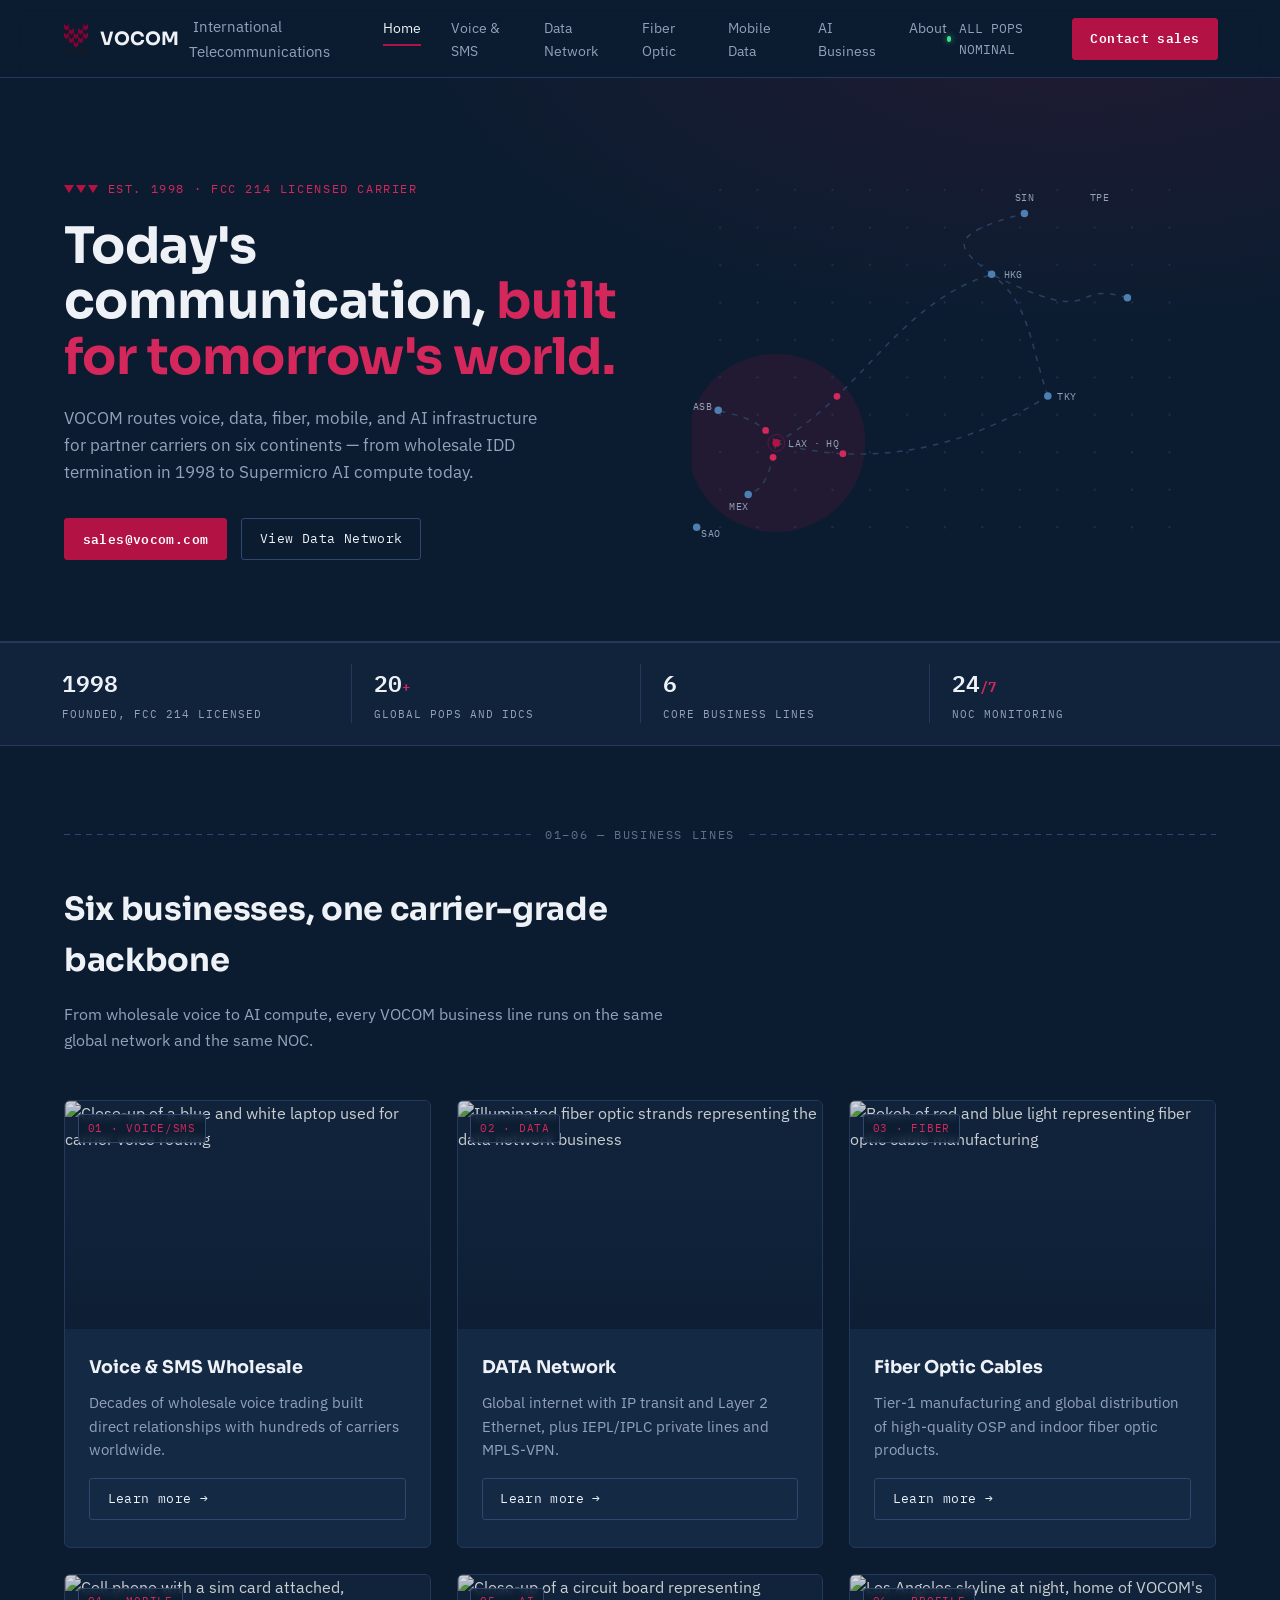
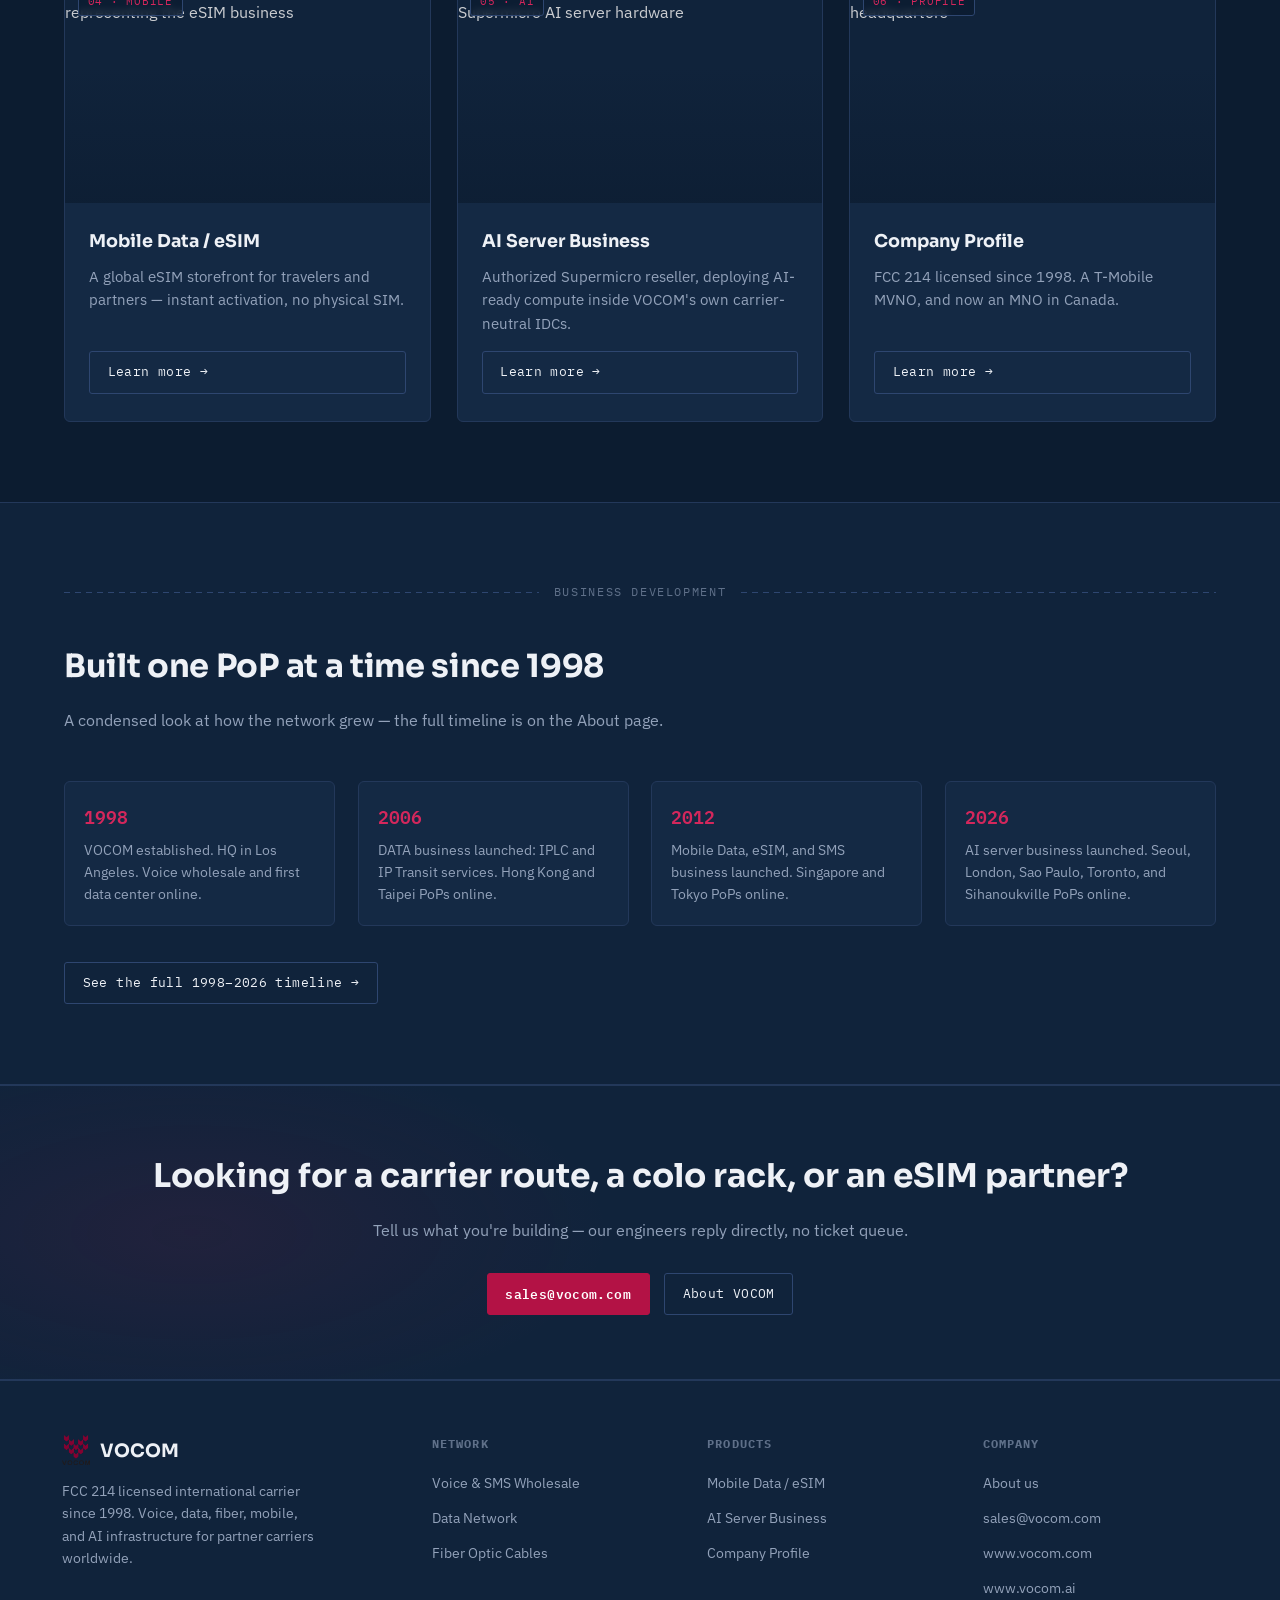
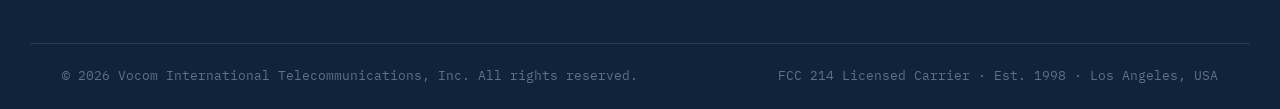
==== index.html @ 1cb9bb76 "first update" ====
<!DOCTYPE html>
<html lang="en">
<head>
<meta charset="UTF-8">
<meta name="viewport" content="width=device-width, initial-scale=1.0">
<title>VOCOM International Telecommunications &mdash; Voice, Data, Fiber, Mobile &amp; AI</title>
<meta name="description" content="FCC 214 licensed carrier since 1998. IP Transit, IEPL/IPLC, fiber optic cables, eSIM, and Supermicro AI servers for partner carriers worldwide.">
<link rel="preconnect" href="https://fonts.googleapis.com">
<link href="https://fonts.googleapis.com/css2?family=Sora:wght@500;600;700&family=IBM+Plex+Sans:wght@400;500;600&family=IBM+Plex+Mono:wght@400;500;600&display=swap" rel="stylesheet">
<link rel="stylesheet" href="assets/style.css">
</head>
<body>

<header>
  <div class="nav-container">
    <a href="index.html" class="logo"><img src="assets/img/vocom-logo.png" alt="VOCOM"><span class="word">VOCOM</span><span class="sub">&nbsp;International Telecommunications</span></a>
    <nav class="main-nav">
      <ul>
        <li><a href="index.html" class="active">Home</a></li>
        <li><a href="voice-sms.html">Voice &amp; SMS</a></li>
        <li><a href="data-network.html">Data Network</a></li>
        <li><a href="fiber-optic.html">Fiber Optic</a></li>
        <li><a href="mobile-data.html">Mobile Data</a></li>
        <li><a href="ai-business.html">AI Business</a></li>
        <li><a href="about.html">About</a></li>
      </ul>
    </nav>
    <div class="nav-right">
      <span class="nav-status readout"><span class="dot"></span>ALL POPS NOMINAL</span>
      <a href="mailto:sales@vocom.com" class="btn primary">Contact sales</a>
    </div>
    <button class="menu-toggle" aria-label="Toggle menu" aria-expanded="false">&#9776;</button>
  </div>
</header>


<section class="hero">
  <div class="hero-grid wrap">
    <div>
      <div class="eyebrow"><span class="chevrons"><span></span><span></span><span></span></span><span class="tag">Est. 1998 &middot; FCC 214 Licensed Carrier</span></div>
      <h1>Today's communication, <span class="accent">built for tomorrow's world.</span></h1>
      <p class="lead">VOCOM routes voice, data, fiber, mobile, and AI infrastructure for partner carriers on six continents &mdash; from wholesale IDD termination in 1998 to Supermicro AI compute today.</p>
      <div class="hero-ctas">
        <a href="mailto:sales@vocom.com" class="btn primary">sales@vocom.com</a>
        <a href="data-network.html" class="btn">View Data Network</a>
      </div>
    </div>
    <div class="hero-visual" aria-hidden="true">
      <svg viewBox="0 0 560 440" xmlns="http://www.w3.org/2000/svg">
        <g fill="#1b2c47">
          <circle cx="30" cy="30" r="1.3"/><circle cx="70" cy="30" r="1.3"/><circle cx="110" cy="30" r="1.3"/><circle cx="150" cy="30" r="1.3"/><circle cx="190" cy="30" r="1.3"/><circle cx="230" cy="30" r="1.3"/><circle cx="270" cy="30" r="1.3"/><circle cx="310" cy="30" r="1.3"/><circle cx="350" cy="30" r="1.3"/><circle cx="390" cy="30" r="1.3"/><circle cx="430" cy="30" r="1.3"/><circle cx="470" cy="30" r="1.3"/><circle cx="510" cy="30" r="1.3"/>
          <circle cx="30" cy="70" r="1.3"/><circle cx="70" cy="70" r="1.3"/><circle cx="110" cy="70" r="1.3"/><circle cx="150" cy="70" r="1.3"/><circle cx="190" cy="70" r="1.3"/><circle cx="230" cy="70" r="1.3"/><circle cx="270" cy="70" r="1.3"/><circle cx="310" cy="70" r="1.3"/><circle cx="350" cy="70" r="1.3"/><circle cx="390" cy="70" r="1.3"/><circle cx="430" cy="70" r="1.3"/><circle cx="470" cy="70" r="1.3"/><circle cx="510" cy="70" r="1.3"/>
          <circle cx="30" cy="110" r="1.3"/><circle cx="70" cy="110" r="1.3"/><circle cx="110" cy="110" r="1.3"/><circle cx="150" cy="110" r="1.3"/><circle cx="190" cy="110" r="1.3"/><circle cx="230" cy="110" r="1.3"/><circle cx="270" cy="110" r="1.3"/><circle cx="310" cy="110" r="1.3"/><circle cx="350" cy="110" r="1.3"/><circle cx="390" cy="110" r="1.3"/><circle cx="430" cy="110" r="1.3"/><circle cx="470" cy="110" r="1.3"/><circle cx="510" cy="110" r="1.3"/>
          <circle cx="30" cy="150" r="1.3"/><circle cx="70" cy="150" r="1.3"/><circle cx="110" cy="150" r="1.3"/><circle cx="150" cy="150" r="1.3"/><circle cx="190" cy="150" r="1.3"/><circle cx="230" cy="150" r="1.3"/><circle cx="270" cy="150" r="1.3"/><circle cx="310" cy="150" r="1.3"/><circle cx="350" cy="150" r="1.3"/><circle cx="390" cy="150" r="1.3"/><circle cx="430" cy="150" r="1.3"/><circle cx="470" cy="150" r="1.3"/><circle cx="510" cy="150" r="1.3"/>
          <circle cx="30" cy="190" r="1.3"/><circle cx="70" cy="190" r="1.3"/><circle cx="110" cy="190" r="1.3"/><circle cx="150" cy="190" r="1.3"/><circle cx="190" cy="190" r="1.3"/><circle cx="230" cy="190" r="1.3"/><circle cx="270" cy="190" r="1.3"/><circle cx="310" cy="190" r="1.3"/><circle cx="350" cy="190" r="1.3"/><circle cx="390" cy="190" r="1.3"/><circle cx="430" cy="190" r="1.3"/><circle cx="470" cy="190" r="1.3"/><circle cx="510" cy="190" r="1.3"/>
          <circle cx="30" cy="230" r="1.3"/><circle cx="70" cy="230" r="1.3"/><circle cx="110" cy="230" r="1.3"/><circle cx="150" cy="230" r="1.3"/><circle cx="190" cy="230" r="1.3"/><circle cx="230" cy="230" r="1.3"/><circle cx="270" cy="230" r="1.3"/><circle cx="310" cy="230" r="1.3"/><circle cx="350" cy="230" r="1.3"/><circle cx="390" cy="230" r="1.3"/><circle cx="430" cy="230" r="1.3"/><circle cx="470" cy="230" r="1.3"/><circle cx="510" cy="230" r="1.3"/>
          <circle cx="30" cy="270" r="1.3"/><circle cx="70" cy="270" r="1.3"/><circle cx="110" cy="270" r="1.3"/><circle cx="150" cy="270" r="1.3"/><circle cx="190" cy="270" r="1.3"/><circle cx="230" cy="270" r="1.3"/><circle cx="270" cy="270" r="1.3"/><circle cx="310" cy="270" r="1.3"/><circle cx="350" cy="270" r="1.3"/><circle cx="390" cy="270" r="1.3"/><circle cx="430" cy="270" r="1.3"/><circle cx="470" cy="270" r="1.3"/><circle cx="510" cy="270" r="1.3"/>
          <circle cx="30" cy="310" r="1.3"/><circle cx="70" cy="310" r="1.3"/><circle cx="110" cy="310" r="1.3"/><circle cx="150" cy="310" r="1.3"/><circle cx="190" cy="310" r="1.3"/><circle cx="230" cy="310" r="1.3"/><circle cx="270" cy="310" r="1.3"/><circle cx="310" cy="310" r="1.3"/><circle cx="350" cy="310" r="1.3"/><circle cx="390" cy="310" r="1.3"/><circle cx="430" cy="310" r="1.3"/><circle cx="470" cy="310" r="1.3"/><circle cx="510" cy="310" r="1.3"/>
          <circle cx="30" cy="350" r="1.3"/><circle cx="70" cy="350" r="1.3"/><circle cx="110" cy="350" r="1.3"/><circle cx="150" cy="350" r="1.3"/><circle cx="190" cy="350" r="1.3"/><circle cx="230" cy="350" r="1.3"/><circle cx="270" cy="350" r="1.3"/><circle cx="310" cy="350" r="1.3"/><circle cx="350" cy="350" r="1.3"/><circle cx="390" cy="350" r="1.3"/><circle cx="430" cy="350" r="1.3"/><circle cx="470" cy="350" r="1.3"/><circle cx="510" cy="350" r="1.3"/>
          <circle cx="30" cy="390" r="1.3"/><circle cx="70" cy="390" r="1.3"/><circle cx="110" cy="390" r="1.3"/><circle cx="150" cy="390" r="1.3"/><circle cx="190" cy="390" r="1.3"/><circle cx="230" cy="390" r="1.3"/><circle cx="270" cy="390" r="1.3"/><circle cx="310" cy="390" r="1.3"/><circle cx="350" cy="390" r="1.3"/><circle cx="390" cy="390" r="1.3"/><circle cx="430" cy="390" r="1.3"/><circle cx="470" cy="390" r="1.3"/><circle cx="510" cy="390" r="1.3"/>
        </g>
        <circle cx="90" cy="300" r="95" fill="#b3124522"/>
        <path class="route-path" d="M90,300 C 180,250 220,150 320,120" fill="none" stroke="#2a3f60" stroke-width="1.6"/>
        <path class="route-path" d="M90,300 C 200,330 300,300 380,250" fill="none" stroke="#2a3f60" stroke-width="1.6"/>
        <path class="route-path" d="M320,120 C 290,95 260,80 355,55" fill="none" stroke="#2a3f60" stroke-width="1.6"/>
        <path class="route-path" d="M380,250 C 360,190 360,150 320,120" fill="none" stroke="#2a3f60" stroke-width="1.6"/>
		<path class="route-path" d="M465,145 C 400,125 440,180 320,120" fill="none" stroke="#2a3f60" stroke-width="1.6"/>
		<path class="route-path" d="M90,300 C 80,350 70,350 60,355" fill="none" stroke="#2a3f60" stroke-width="1.6"/>
		<path class="route-path" d="M90,300 C 70,270 40,270 28,265" fill="none" stroke="#2a3f60" stroke-width="1.6"/>
        <circle r="3.6" fill="#d4275c"><animateMotion dur="6s" repeatCount="indefinite" path="M90,300 C 180,250 220,150 320,120"/></circle>
        <circle r="3.6" fill="#d4275c"><animateMotion dur="7s" repeatCount="indefinite" path="M90,300 C 200,330 300,300 380,250"/></circle>
        <circle r="3.6" fill="#d4275c"><animateMotion dur="7s" repeatCount="indefinite" path="M90,300 C 80,350 70,350 60,355"/></circle>
		<circle r="3.6" fill="#d4275c"><animateMotion dur="7s" repeatCount="indefinite" path="M90,300 C 70,270 40,270 28,265"/></circle>
		<g><circle class="pulse-dot" cx="90" cy="300" r="4.2" fill="#b31245"/><circle cx="90" cy="300" r="9" fill="none" stroke="#b31245" stroke-width="1" opacity="0.45"/><text x="103" y="304" class="node-label">LAX &middot; HQ</text></g>
        <g><circle cx="320" cy="120" r="4" fill="#4d7fb3"/><text x="333" y="124" class="node-label">HKG</text></g>
        <g><circle cx="380" cy="250" r="4" fill="#4d7fb3"/><text x="390" y="254" class="node-label">TKY</text></g>
        <g><circle cx="355" cy="55" r="4" fill="#4d7fb3"/><text x="345" y="42" class="node-label">SIN</text></g>
		<g><circle cx="465" cy="145" r="4" fill="#4d7fb3"/><text x="425" y="42" class="node-label">TPE</text></g>
		<g><circle cx="60" cy="355" r="4" fill="#4d7fb3"/><text x="40" y="372" class="node-label">MEX</text></g>
		<g><circle cx="5" cy="390" r="4" fill="#4d7fb3"/><text x="10" y="400" class="node-label">SAO</text></g>
		<g><circle cx="28" cy="265" r="4" fill="#4d7fb3"/><text x="1" y="265" class="node-label">ASB</text></g>
      </svg>
    </div>
  </div>
</section>

<section class="stat-strip">
  <div class="wrap">
    <div class="stat"><span class="num">1998</span><span class="label">Founded, FCC 214 licensed</span></div>
    <div class="stat"><span class="num">20<span class="unit">+</span></span><span class="label">Global PoPs and IDCs</span></div>
    <div class="stat"><span class="num">6</span><span class="label">Core business lines</span></div>
    <div class="stat"><span class="num">24<span class="unit">/7</span></span><span class="label">NOC monitoring</span></div>
  </div>
</section>

<section class="section" id="overview">
  <div class="wrap">
    <div class="route-divider tag">01&ndash;06 &mdash; Business Lines</div>
    <div class="section-head">
      <h2>Six businesses, one carrier-grade backbone</h2>
      <p>From wholesale voice to AI compute, every VOCOM business line runs on the same global network and the same NOC.</p>
    </div>
    <div class="grid">
      <div class="card">
        <div class="media"><span class="code">01 &middot; VOICE/SMS</span><img src="https://images.unsplash.com/photo-1548092372-0d1bd40894a3?w=900&q=80&auto=format&fit=crop" alt="Close-up of a blue and white laptop used for carrier voice routing"></div>
        <div class="body"><h3>Voice &amp; SMS Wholesale</h3><p>Decades of wholesale voice trading built direct relationships with hundreds of carriers worldwide.</p><a href="voice-sms.html" class="btn" style="margin-top:1rem;">Learn more &rarr;</a></div>
      </div>
      <div class="card">
        <div class="media"><span class="code">02 &middot; DATA</span><img src="https://images.unsplash.com/photo-1606814540563-5c02d62fd409?w=900&q=80&auto=format&fit=crop" alt="Illuminated fiber optic strands representing the data network business"></div>
        <div class="body"><h3>DATA Network</h3><p>Global internet with IP transit and Layer 2 Ethernet, plus IEPL/IPLC private lines and MPLS-VPN.</p><a href="data-network.html" class="btn" style="margin-top:1rem;">Learn more &rarr;</a></div>
      </div>
      <div class="card">
        <div class="media"><span class="code">03 &middot; FIBER</span><img src="https://images.unsplash.com/photo-1607723619497-98a79f01ba90?w=900&q=80&auto=format&fit=crop" alt="Bokeh of red and blue light representing fiber optic cable manufacturing"></div>
        <div class="body"><h3>Fiber Optic Cables</h3><p>Tier-1 manufacturing and global distribution of high-quality OSP and indoor fiber optic products.</p><a href="fiber-optic.html" class="btn" style="margin-top:1rem;">Learn more &rarr;</a></div>
      </div>
      <div class="card">
        <div class="media"><span class="code">04 &middot; MOBILE</span><img src="https://images.unsplash.com/photo-1676315487585-ccddc7934f50?w=900&q=80&auto=format&fit=crop" alt="Cell phone with a sim card attached, representing the eSIM business"></div>
        <div class="body"><h3>Mobile Data / eSIM</h3><p>A global eSIM storefront for travelers and partners &mdash; instant activation, no physical SIM.</p><a href="mobile-data.html" class="btn" style="margin-top:1rem;">Learn more &rarr;</a></div>
      </div>
      <div class="card">
        <div class="media"><span class="code">05 &middot; AI</span><img src="https://images.unsplash.com/photo-1677442135703-1787eea5ce01?w=900&q=80&auto=format&fit=crop" alt="Close-up of a circuit board representing Supermicro AI server hardware"></div>
        <div class="body"><h3>AI Server Business</h3><p>Authorized Supermicro reseller, deploying AI-ready compute inside VOCOM's own carrier-neutral IDCs.</p><a href="ai-business.html" class="btn" style="margin-top:1rem;">Learn more &rarr;</a></div>
      </div>
      <div class="card">
        <div class="media"><span class="code">06 &middot; PROFILE</span><img src="https://images.unsplash.com/photo-1611728337177-89dfbbdc7a3a?w=900&q=80&auto=format&fit=crop" alt="Los Angeles skyline at night, home of VOCOM's headquarters"></div>
        <div class="body"><h3>Company Profile</h3><p>FCC 214 licensed since 1998. A T-Mobile MVNO, and now an MNO in Canada.</p><a href="about.html" class="btn" style="margin-top:1rem;">Learn more &rarr;</a></div>
      </div>
    </div>
  </div>
</section>

<section class="section" style="background:var(--navy-2); border-top:1px solid var(--line); border-bottom:1px solid var(--line);">
  <div class="wrap">
    <div class="route-divider tag">Business development</div>
    <div class="section-head">
      <h2>Built one PoP at a time since 1998</h2>
      <p>A condensed look at how the network grew &mdash; the full timeline is on the About page.</p>
    </div>
    <ul class="timeline">
      <li><span class="yr">1998</span><p>VOCOM established. HQ in Los Angeles. Voice wholesale and first data center online.</p></li>
      <li><span class="yr">2006</span><p>DATA business launched: IPLC and IP Transit services. Hong Kong and Taipei PoPs online.</p></li>
      <li><span class="yr">2012</span><p>Mobile Data, eSIM, and SMS business launched. Singapore and Tokyo PoPs online.</p></li>
      <li><span class="yr">2026</span><p>AI server business launched. Seoul, London, Sao Paulo, Toronto, and Sihanoukville PoPs online.</p></li>
    </ul>
    <div style="margin-top:2.2rem"><a href="about.html#timeline" class="btn">See the full 1998&ndash;2026 timeline &rarr;</a></div>
  </div>
</section>

<section class="cta-band">
  <div class="wrap">
    <h2>Looking for a carrier route, a colo rack, or an eSIM partner?</h2>
    <p>Tell us what you're building &mdash; our engineers reply directly, no ticket queue.</p>
    <div class="hero-ctas"><a href="mailto:sales@vocom.com" class="btn primary">sales@vocom.com</a><a href="about.html" class="btn">About VOCOM</a></div>
  </div>
</section>


<footer>
  <div class="footer-grid">
    <div class="col">
      <a href="index.html" class="logo"><img src="assets/img/vocom-logo.png" alt="VOCOM"><span class="word">VOCOM</span></a>
      <p>FCC 214 licensed international carrier since 1998. Voice, data, fiber, mobile, and AI infrastructure for partner carriers worldwide.</p>
    </div>
    <div class="col">
      <h4>Network</h4>
      <ul>
        <li><a href="voice-sms.html">Voice &amp; SMS Wholesale</a></li>
        <li><a href="data-network.html">Data Network</a></li>
        <li><a href="fiber-optic.html">Fiber Optic Cables</a></li>
      </ul>
    </div>
    <div class="col">
      <h4>Products</h4>
      <ul>
        <li><a href="mobile-data.html">Mobile Data / eSIM</a></li>
        <li><a href="ai-business.html">AI Server Business</a></li>
        <li><a href="about.html">Company Profile</a></li>
      </ul>
    </div>
    <div class="col">
      <h4>Company</h4>
      <ul>
        <li><a href="about.html">About us</a></li>
        <li><a href="mailto:sales@vocom.com">sales@vocom.com</a></li>
        <li><a href="https://www.vocom.com">www.vocom.com</a></li>
        <li><a href="https://www.vocom.ai">www.vocom.ai</a></li>
      </ul>
    </div>
  </div>
  <div class="footer-bottom">
    <span>&copy; 2026 Vocom International Telecommunications, Inc. All rights reserved.</span>
    <span>FCC 214 Licensed Carrier &middot; Est. 1998 &middot; Los Angeles, USA</span>
  </div>
</footer>

<script src="assets/main.js"></script>
</body>
</html>
---- assets/style.css ----
/* ============================================================
   VOCOM International Telecommunications — shared stylesheet
   Design tokens
   ============================================================ */
:root{
  --navy:     #0c1c30;   /* base background */
  --navy-2:   #10233b;   /* lifted surface */
  --panel:    #142944;   /* card surface */
  --panel-2:  #17304f;   /* card hover surface */
  --line:     #23385a;   /* hairline borders */
  --line-2:   #2e4670;   /* stronger borders */
  --maroon:   #b31245;   /* brand accent, from the VOCOM mark */
  --maroon-2: #d4275c;   /* brighter maroon for hover / glow */
  --steel:    #4d7fb3;   /* theme blue, secondary accent */
  --paper:    #eef1f6;   /* primary text */
  --mute:     #93a2ba;   /* secondary text */
  --mute-2:   #5f7089;   /* tertiary / faint text */

  --display: 'Sora', 'Segoe UI', sans-serif;
  --body: 'IBM Plex Sans', 'Segoe UI', sans-serif;
  --mono: 'IBM Plex Mono', 'Courier New', monospace;
}

*{ box-sizing:border-box; margin:0; padding:0; }
html{ scroll-behavior:smooth; }
body{
  background:var(--navy);
  color:var(--paper);
  font-family:var(--body);
  line-height:1.6;
  -webkit-font-smoothing:antialiased;
}
img{ max-width:100%; display:block; }
a{ color:inherit; }
::selection{ background:var(--maroon); color:var(--paper); }

@media (prefers-reduced-motion: reduce){
  *{ animation-duration:0.001ms !important; animation-iteration-count:1 !important; transition-duration:0.001ms !important; }
}
:focus-visible{ outline:2px solid var(--maroon-2); outline-offset:3px; }

.wrap{ max-width:1220px; margin:0 auto; padding:0 2rem; }

/* ---------------- Mono utility ---------------- */
.tag{
  font-family:var(--mono); font-size:0.72rem; letter-spacing:0.14em;
  text-transform:uppercase; color:var(--maroon-2);
}
.tag.steel{ color:var(--steel); }
.readout{ font-family:var(--mono); font-size:0.82rem; color:var(--mute); }
.readout b{ color:var(--paper); font-weight:600; }

/* ---------------- Chevron brand motif ---------------- */
.chevrons{ display:inline-flex; gap:2px; }
.chevrons span{
  width:0; height:0;
  border-left:5px solid transparent; border-right:5px solid transparent;
  border-top:8px solid var(--maroon);
}

/* ---------------- Header / Nav ---------------- */
header{
  position:sticky; top:0; z-index:100;
  background:rgba(12,28,48,0.88);
  backdrop-filter:blur(10px);
  border-bottom:1px solid var(--line);
}
.nav-container{
  display:flex; align-items:center; justify-content:space-between;
  padding:0.9rem 2rem; max-width:1220px; margin:0 auto;
}
.logo{
  display:flex; align-items:center; gap:0.6rem;
  text-decoration:none; color:var(--paper);
}
.logo img{ height:30px; width:auto; }
.logo .word{ font-family:var(--display); font-weight:700; font-size:1.15rem; letter-spacing:0.01em; }
.logo .sub{ color:var(--mute); font-weight:400; font-size:0.95rem; }

nav.main-nav ul{ display:flex; list-style:none; gap:1.9rem; font-size:0.9rem; }
nav.main-nav a{ text-decoration:none; color:var(--mute); transition:color 0.15s; position:relative; padding-bottom:3px; }
nav.main-nav a:hover{ color:var(--paper); }
nav.main-nav a.active{ color:var(--paper); }
nav.main-nav a.active::after{
  content:""; position:absolute; left:0; right:0; bottom:-6px; height:2px; background:var(--maroon);
}

.nav-right{ display:flex; align-items:center; gap:1.3rem; }
.nav-status{ display:flex; align-items:center; gap:0.5rem; }
.nav-status .dot{ width:6px; height:6px; border-radius:50%; background:#3ee08a; box-shadow:0 0 6px rgba(62,224,138,0.8); }

.btn{
  display:inline-flex; align-items:center; gap:0.5rem;
  font-family:var(--mono); font-size:0.8rem; letter-spacing:0.03em;
  text-decoration:none; padding:0.62rem 1.1rem; border-radius:3px;
  border:1px solid var(--line-2); color:var(--paper);
  transition:border-color 0.15s, background 0.15s, transform 0.15s; white-space:nowrap;
}
.btn:hover{ border-color:var(--maroon-2); color:var(--maroon-2); }
.btn.primary{ background:var(--maroon); color:#fff; border-color:var(--maroon); font-weight:600; }
.btn.primary:hover{ background:var(--maroon-2); color:#fff; transform:translateY(-1px); }

.menu-toggle{ display:none; background:none; border:1px solid var(--line-2); border-radius:3px; color:var(--paper); width:38px; height:38px; cursor:pointer; }

/* ---------------- Hero ---------------- */
.hero{
  position:relative; padding:5.2rem 2rem 4.2rem; overflow:hidden;
  border-bottom:1px solid var(--line);
  background:
    radial-gradient(1100px 500px at 84% -10%, rgba(179,18,69,0.12), transparent 60%),
    var(--navy);
}
.hero-grid{ max-width:1220px; margin:0 auto; display:grid; grid-template-columns:1.05fr 0.95fr; gap:3rem; align-items:center; }
.hero .eyebrow{ display:inline-flex; align-items:center; gap:0.6rem; margin-bottom:1.3rem; }
.hero h1{
  font-family:var(--display); font-weight:700; font-size:clamp(2.05rem, 4vw, 3.15rem);
  line-height:1.1; letter-spacing:-0.01em; color:var(--paper); margin-bottom:1.2rem;
}
.hero h1 .accent{ color:var(--maroon-2); }
.hero p.lead{ color:var(--mute); font-size:1.06rem; max-width:48ch; margin-bottom:2rem; }
.hero-ctas{ display:flex; gap:0.9rem; flex-wrap:wrap; }
.hero-visual{ position:relative; }
.hero-visual svg{ width:100%; height:auto; display:block; }

.stat-strip{ border-top:1px solid var(--line); border-bottom:1px solid var(--line); background:var(--navy-2); }
.stat-strip .wrap{ display:grid; grid-template-columns:repeat(4,1fr); padding:1.35rem 2rem; }
.stat{ padding:0 1.4rem; border-left:1px solid var(--line); }
.stat:first-child{ border-left:none; padding-left:0; }
.stat .num{ font-family:var(--mono); font-size:1.45rem; font-weight:600; color:var(--paper); display:block; }
.stat .num .unit{ font-size:0.9rem; color:var(--maroon-2); }
.stat .label{ font-family:var(--mono); font-size:0.68rem; letter-spacing:0.09em; color:var(--mute); text-transform:uppercase; margin-top:0.25rem; display:block; }

/* ---------------- Sections ---------------- */
.section{ padding:5rem 2rem; }
.section-head{ max-width:640px; margin-bottom:3rem; }
.section-head .tag{ display:block; margin-bottom:0.8rem; }
.section-head h2{ font-family:var(--display); font-weight:700; font-size:clamp(1.55rem,2.5vw,2.15rem); color:var(--paper); letter-spacing:-0.01em; margin-bottom:0.9rem; }
.section-head p{ color:var(--mute); font-size:1.01rem; }

.route-divider{ display:flex; align-items:center; gap:0.9rem; color:var(--mute-2); margin:0 0 2.5rem; }
.route-divider::before, .route-divider::after{
  content:""; flex:1; height:1px;
  background:repeating-linear-gradient(90deg, var(--line-2) 0 6px, transparent 6px 11px);
}

/* ---------------- Cards / grid ---------------- */
.grid{ display:grid; grid-template-columns:repeat(auto-fit,minmax(270px,1fr)); gap:1.6rem; }
.card{
  background:var(--panel); border:1px solid var(--line); border-radius:6px; overflow:hidden;
  transition:transform 0.2s, border-color 0.2s, background 0.2s; display:flex; flex-direction:column;
}
.card:hover{ transform:translateY(-3px); border-color:var(--line-2); background:var(--panel-2); }
.card .media{ position:relative; aspect-ratio:16/10; overflow:hidden; background:var(--navy-2); }
.card .media img{ width:100%; height:100%; object-fit:cover; filter:saturate(0.9) brightness(0.85); transition:transform 0.5s, filter 0.3s; }
.card:hover .media img{ transform:scale(1.045); filter:saturate(0.98) brightness(0.92); }
.card .media::after{ content:""; position:absolute; inset:0; background:linear-gradient(180deg, rgba(12,28,48,0) 40%, rgba(12,28,48,0.6) 100%); }
.card .code{
  position:absolute; top:0.8rem; left:0.8rem; z-index:2;
  font-family:var(--mono); font-size:0.66rem; letter-spacing:0.07em;
  background:rgba(12,28,48,0.74); border:1px solid var(--line-2); color:var(--maroon-2);
  padding:0.3rem 0.55rem; border-radius:3px; backdrop-filter:blur(3px);
}
.card .body{ padding:1.5rem 1.5rem 1.7rem; flex:1; display:flex; flex-direction:column; }
.card h3{ font-family:var(--display); font-weight:700; font-size:1.1rem; color:var(--paper); margin-bottom:0.6rem; }
.card p{ color:var(--mute); font-size:0.92rem; flex:1; }
.card .spec{ margin-top:1.1rem; padding-top:1rem; border-top:1px solid var(--line); font-family:var(--mono); font-size:0.74rem; color:var(--mute-2); display:flex; justify-content:space-between; gap:0.5rem; flex-wrap:wrap; }

/* ---------------- Split feature ---------------- */
.split{ display:grid; grid-template-columns:1fr 1fr; gap:3rem; align-items:center; }
.split.reverse{ direction:rtl; }
.split.reverse > *{ direction:ltr; }
.split .media{ border-radius:6px; overflow:hidden; border:1px solid var(--line); aspect-ratio:4/3; }
.split .media img{ width:100%; height:100%; object-fit:cover; filter:saturate(0.9) brightness(0.9); }
.split h3{ font-family:var(--display); font-size:1.45rem; color:var(--paper); margin-bottom:1rem; }
.split p{ color:var(--mute); margin-bottom:1.1rem; }
.split ul{ list-style:none; }
.split ul li{ color:var(--mute); font-size:0.92rem; padding:0.5rem 0; border-top:1px solid var(--line); display:flex; gap:0.6rem; }
.split ul li:first-child{ border-top:none; }
.split ul li::before{ content:"→"; color:var(--maroon-2); font-family:var(--mono); flex-shrink:0; }

/* ---------------- Timeline ---------------- */
.timeline{ position:relative; padding-left:0; list-style:none; display:grid; grid-template-columns:repeat(auto-fit,minmax(200px,1fr)); gap:1.4rem; }
.timeline li{
  background:var(--panel); border:1px solid var(--line); border-radius:6px; padding:1.3rem 1.2rem;
}
.timeline .yr{ font-family:var(--mono); font-size:1.1rem; color:var(--maroon-2); font-weight:600; display:block; margin-bottom:0.5rem; }
.timeline p{ color:var(--mute); font-size:0.86rem; }

/* ---------------- Data table (latency / routes) ---------------- */
.data-table-wrap{ overflow-x:auto; border:1px solid var(--line); border-radius:6px; }
table.data-table{ width:100%; border-collapse:collapse; font-family:var(--mono); font-size:0.82rem; min-width:640px; }
table.data-table th{
  text-align:left; padding:0.85rem 1rem; background:var(--navy-2); color:var(--mute);
  font-size:0.7rem; letter-spacing:0.08em; text-transform:uppercase; border-bottom:1px solid var(--line);
}
table.data-table td{ padding:0.75rem 1rem; border-bottom:1px solid var(--line); color:var(--paper); }
table.data-table tr:last-child td{ border-bottom:none; }
table.data-table td.ok{ color:#3ee08a; }
table.data-table tr:hover td{ background:var(--panel); }

/* ---------------- CTA band ---------------- */
.cta-band{
  border-top:1px solid var(--line); border-bottom:1px solid var(--line);
  background: radial-gradient(700px 300px at 15% 50%, rgba(179,18,69,0.10), transparent 60%), var(--navy-2);
  padding:4rem 2rem; text-align:center;
}
.cta-band h2{ font-family:var(--display); font-weight:700; font-size:clamp(1.45rem,3vw,2.05rem); margin-bottom:1rem; color:var(--paper); }
.cta-band p{ color:var(--mute); margin-bottom:1.8rem; }
.cta-band .hero-ctas{ justify-content:center; }

/* ---------------- About / address ---------------- */
.address-box{ margin-top:1.6rem; padding:1.4rem 1.6rem; border-radius:6px; background:var(--panel); border:1px solid var(--line); display:inline-block; text-align:left; }
.address-box .tag{ display:block; margin-bottom:0.5rem; }
.address-box p{ color:var(--paper); font-size:0.95rem; }

/* ---------------- Partner list (text, not logos) ---------------- */
.partner-list{ display:flex; flex-wrap:wrap; gap:0.6rem; }
.partner-list span{
  font-family:var(--mono); font-size:0.78rem; color:var(--mute);
  border:1px solid var(--line); border-radius:3px; padding:0.4rem 0.75rem;
}

/* ---------------- Footer ---------------- */
footer{ border-top:1px solid var(--line); background:var(--navy-2); }
.footer-grid{ max-width:1220px; margin:0 auto; padding:3.4rem 2rem 2rem; display:grid; grid-template-columns:1.4fr 1fr 1fr 1fr; gap:2.5rem; }
footer .logo{ margin-bottom:0.9rem; }
footer .col h4{ font-family:var(--mono); font-size:0.72rem; letter-spacing:0.1em; text-transform:uppercase; color:var(--mute-2); margin-bottom:1rem; }
footer .col p{ color:var(--mute); font-size:0.88rem; max-width:32ch; }
footer .col ul{ list-style:none; }
footer .col ul li{ margin-bottom:0.6rem; }
footer .col ul a{ text-decoration:none; color:var(--mute); font-size:0.9rem; transition:color 0.15s; }
footer .col ul a:hover{ color:var(--maroon-2); }
.footer-bottom{ border-top:1px solid var(--line); padding:1.4rem 2rem; max-width:1220px; margin:0 auto; display:flex; justify-content:space-between; flex-wrap:wrap; gap:0.8rem; color:var(--mute-2); font-size:0.8rem; font-family:var(--mono); }

/* ---------------- Page header (inner pages) ---------------- */
.page-hero{
  padding:3.5rem 2rem 2.9rem; border-bottom:1px solid var(--line);
  background: radial-gradient(900px 400px at 90% -20%, rgba(179,18,69,0.10), transparent 60%), var(--navy);
}
.page-hero .wrap{ max-width:1220px; }
.page-hero h1{ font-family:var(--display); font-weight:700; font-size:clamp(1.85rem,3.5vw,2.6rem); color:var(--paper); margin-bottom:0.9rem; letter-spacing:-0.01em; }
.page-hero p{ color:var(--mute); max-width:58ch; font-size:1.01rem; }
.breadcrumb{ font-family:var(--mono); font-size:0.76rem; color:var(--mute-2); margin-bottom:1.1rem; letter-spacing:0.03em; }
.breadcrumb .accent{ color:var(--maroon-2); }

/* ---------------- Signal path animation ---------------- */
.route-path{ stroke-dasharray:6 7; animation:dash 30s linear infinite; }
@keyframes dash{ to{ stroke-dashoffset:-260; } }
.pulse-dot{ animation:pulseglow 2.4s ease-in-out infinite; }
@keyframes pulseglow{ 0%,100%{ opacity:0.35; r:3.2; } 50%{ opacity:1; r:4.4; } }
.node-label{ font-family:var(--mono); font-size:11px; fill:var(--mute); letter-spacing:0.03em; }

/* ---------------- Responsive ---------------- */
@media (max-width:920px){
  nav.main-nav{ display:none; }
  nav.main-nav.open{
    display:block; position:absolute; top:100%; left:0; right:0;
    background:var(--navy-2); border-bottom:1px solid var(--line); padding:1rem 1.2rem 1.4rem;
  }
  nav.main-nav.open ul{ flex-direction:column; gap:0.2rem; }
  nav.main-nav.open a{ display:block; padding:0.75rem 0.2rem; }
  .nav-container{ position:relative; }
  .menu-toggle{ display:inline-flex; align-items:center; justify-content:center; }
  .hero-grid{ grid-template-columns:1fr; }
  .hero-visual{ order:-1; max-width:420px; margin:0 auto 1rem; }
  .stat-strip .wrap{ grid-template-columns:repeat(2,1fr); row-gap:1.4rem; }
  .stat:nth-child(3){ border-left:none; padding-left:0; }
  .split, .split.reverse{ grid-template-columns:1fr; direction:ltr; }
  .footer-grid{ grid-template-columns:1fr 1fr; }
}
@media (max-width:560px){
  .nav-container{ padding:0.9rem 1.2rem; }
  .hero{ padding:3rem 1.2rem 3rem; }
  .section{ padding:3.2rem 1.2rem; }
  .stat-strip .wrap{ grid-template-columns:1fr 1fr; padding:1.2rem; }
  .footer-grid{ grid-template-columns:1fr; padding:2.6rem 1.2rem 1.6rem; }
  .footer-bottom{ flex-direction:column; padding:1.2rem; }
}
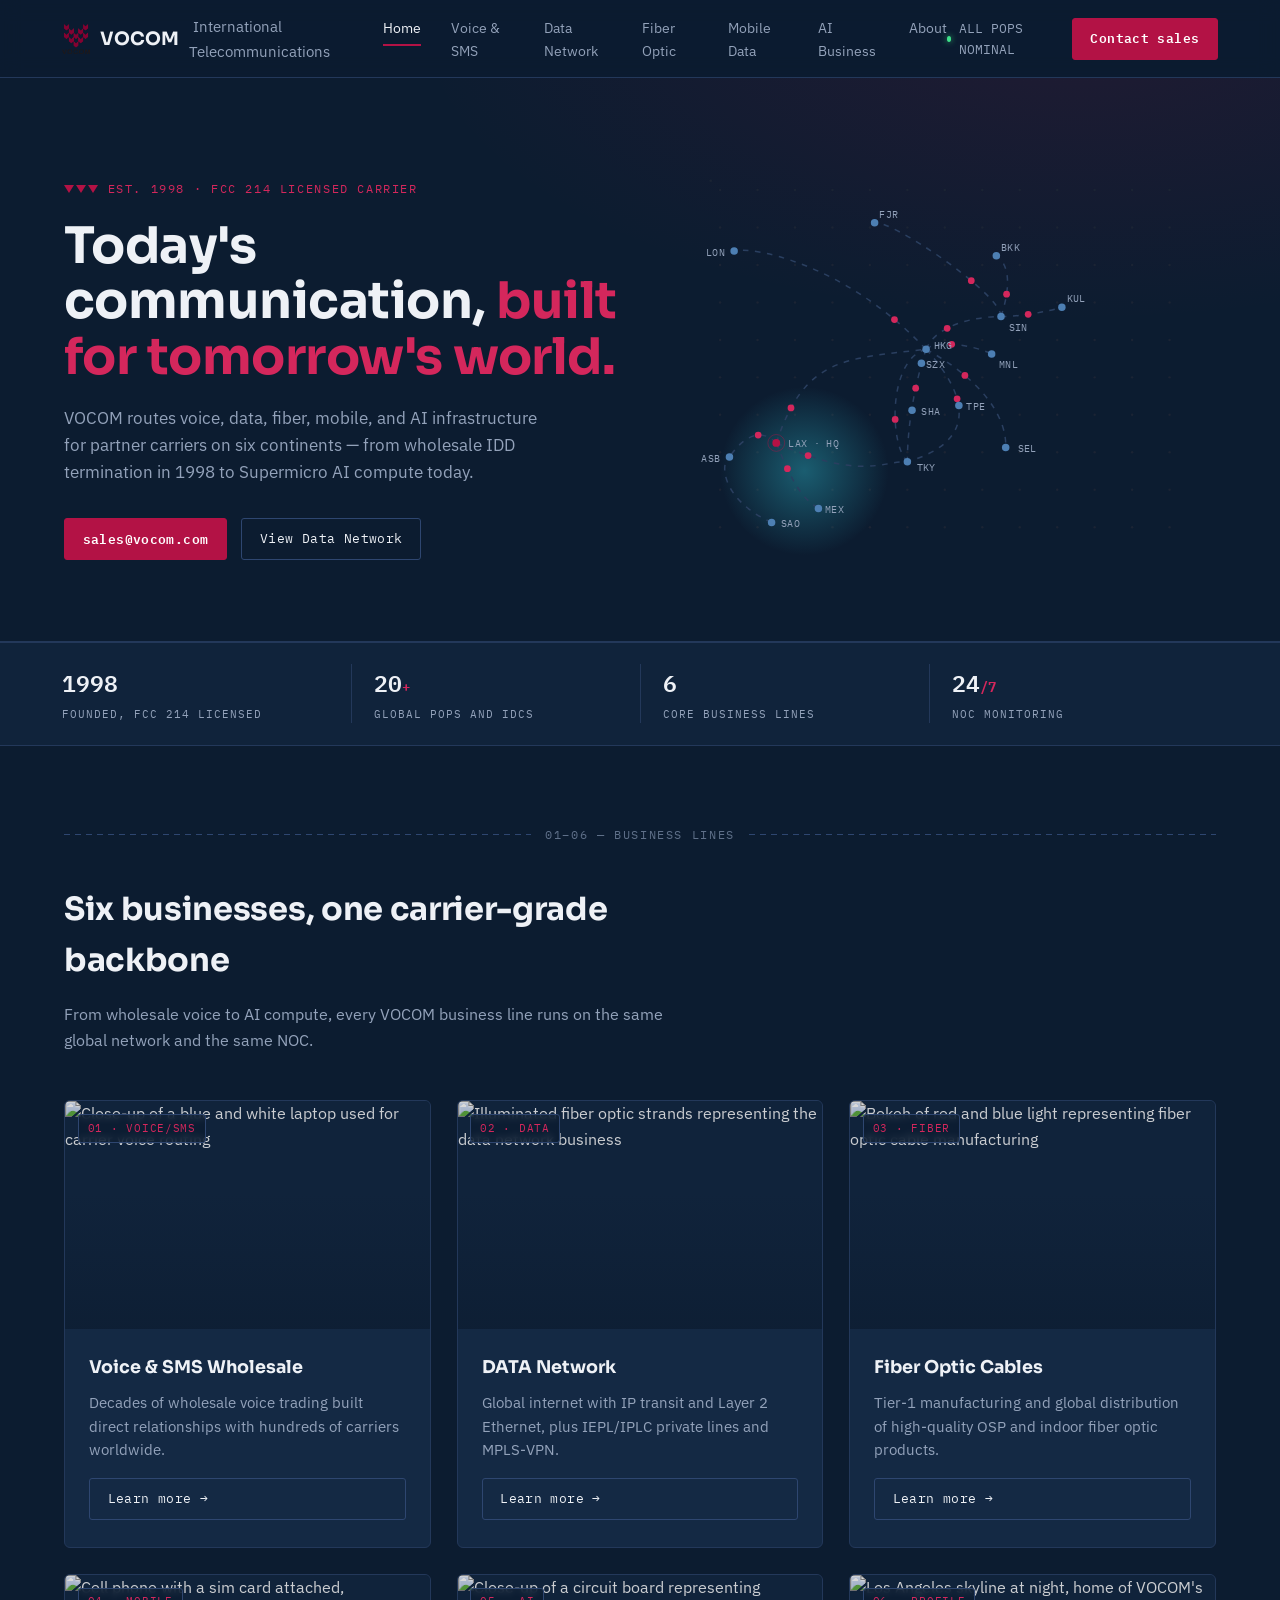
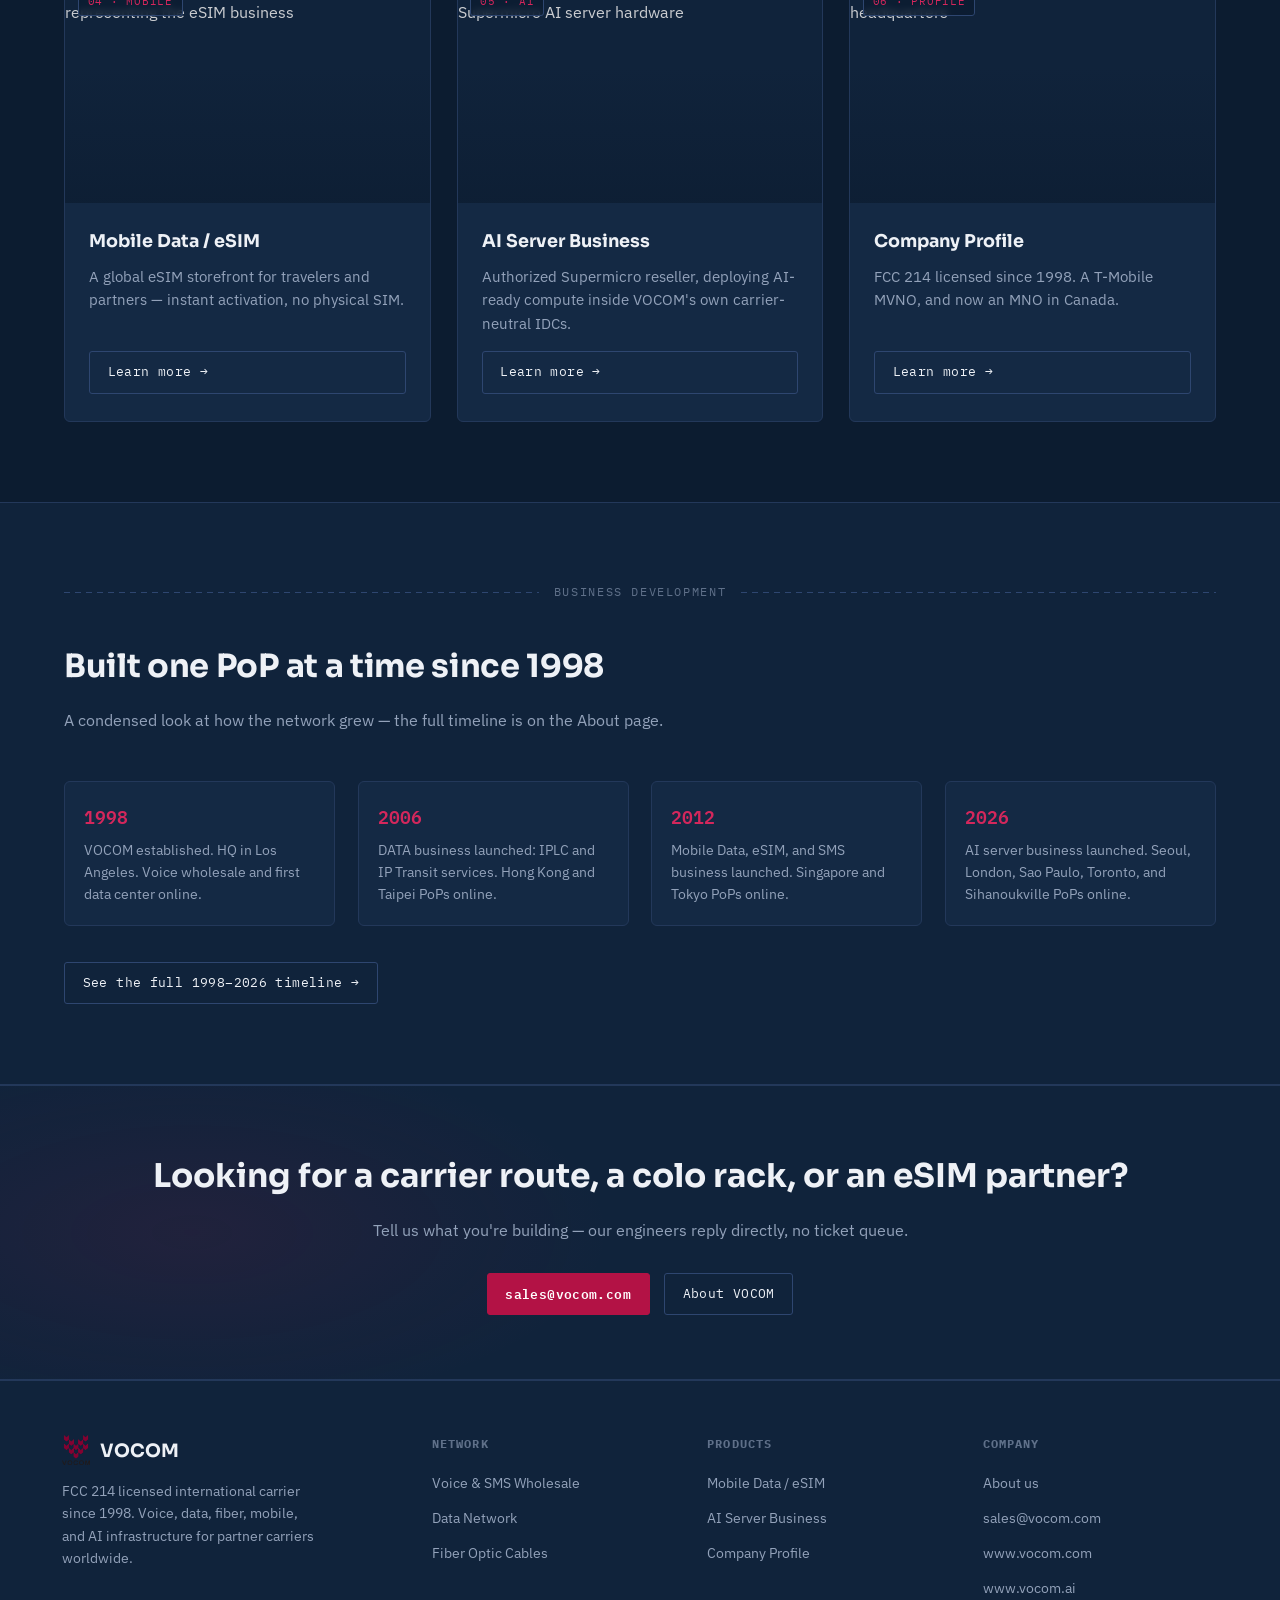
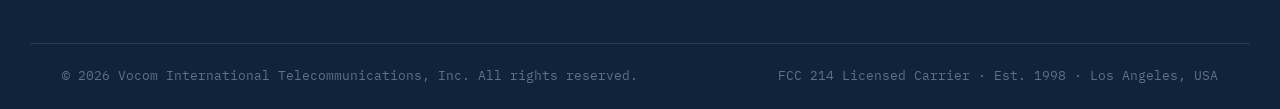
==== commit 662b564b: "update index.html" ====
--- a/index.html
+++ b/index.html
@@ -47,7 +47,18 @@
     </div>
     <div class="hero-visual" aria-hidden="true">
       <svg viewBox="0 0 560 440" xmlns="http://www.w3.org/2000/svg">
-        <g fill="#1b2c47">
+        <defs>
+          <radialGradient id="glow" cx="50%" cy="50%" r="50%">
+            <stop offset="0%" stop-color="#35d6e8" stop-opacity="0.35"/>
+            <stop offset="100%" stop-color="#35d6e8" stop-opacity="0"/>
+          </radialGradient>
+        </defs>
+        <!-- dotted grid backdrop -->
+        <g fill="#1b2434">
+          <circle cx="20" cy="20" r="1.4"></circle>
+        </g>
+        <g fill="#1b2434">
+          <!-- generated grid dots -->
           <circle cx="30" cy="30" r="1.3"/><circle cx="70" cy="30" r="1.3"/><circle cx="110" cy="30" r="1.3"/><circle cx="150" cy="30" r="1.3"/><circle cx="190" cy="30" r="1.3"/><circle cx="230" cy="30" r="1.3"/><circle cx="270" cy="30" r="1.3"/><circle cx="310" cy="30" r="1.3"/><circle cx="350" cy="30" r="1.3"/><circle cx="390" cy="30" r="1.3"/><circle cx="430" cy="30" r="1.3"/><circle cx="470" cy="30" r="1.3"/><circle cx="510" cy="30" r="1.3"/>
           <circle cx="30" cy="70" r="1.3"/><circle cx="70" cy="70" r="1.3"/><circle cx="110" cy="70" r="1.3"/><circle cx="150" cy="70" r="1.3"/><circle cx="190" cy="70" r="1.3"/><circle cx="230" cy="70" r="1.3"/><circle cx="270" cy="70" r="1.3"/><circle cx="310" cy="70" r="1.3"/><circle cx="350" cy="70" r="1.3"/><circle cx="390" cy="70" r="1.3"/><circle cx="430" cy="70" r="1.3"/><circle cx="470" cy="70" r="1.3"/><circle cx="510" cy="70" r="1.3"/>
           <circle cx="30" cy="110" r="1.3"/><circle cx="70" cy="110" r="1.3"/><circle cx="110" cy="110" r="1.3"/><circle cx="150" cy="110" r="1.3"/><circle cx="190" cy="110" r="1.3"/><circle cx="230" cy="110" r="1.3"/><circle cx="270" cy="110" r="1.3"/><circle cx="310" cy="110" r="1.3"/><circle cx="350" cy="110" r="1.3"/><circle cx="390" cy="110" r="1.3"/><circle cx="430" cy="110" r="1.3"/><circle cx="470" cy="110" r="1.3"/><circle cx="510" cy="110" r="1.3"/>
@@ -59,26 +70,53 @@
           <circle cx="30" cy="350" r="1.3"/><circle cx="70" cy="350" r="1.3"/><circle cx="110" cy="350" r="1.3"/><circle cx="150" cy="350" r="1.3"/><circle cx="190" cy="350" r="1.3"/><circle cx="230" cy="350" r="1.3"/><circle cx="270" cy="350" r="1.3"/><circle cx="310" cy="350" r="1.3"/><circle cx="350" cy="350" r="1.3"/><circle cx="390" cy="350" r="1.3"/><circle cx="430" cy="350" r="1.3"/><circle cx="470" cy="350" r="1.3"/><circle cx="510" cy="350" r="1.3"/>
           <circle cx="30" cy="390" r="1.3"/><circle cx="70" cy="390" r="1.3"/><circle cx="110" cy="390" r="1.3"/><circle cx="150" cy="390" r="1.3"/><circle cx="190" cy="390" r="1.3"/><circle cx="230" cy="390" r="1.3"/><circle cx="270" cy="390" r="1.3"/><circle cx="310" cy="390" r="1.3"/><circle cx="350" cy="390" r="1.3"/><circle cx="390" cy="390" r="1.3"/><circle cx="430" cy="390" r="1.3"/><circle cx="470" cy="390" r="1.3"/><circle cx="510" cy="390" r="1.3"/>
         </g>
-        <circle cx="90" cy="300" r="95" fill="#b3124522"/>
-        <path class="route-path" d="M90,300 C 180,250 220,150 320,120" fill="none" stroke="#2a3f60" stroke-width="1.6"/>
-        <path class="route-path" d="M90,300 C 200,330 300,300 380,250" fill="none" stroke="#2a3f60" stroke-width="1.6"/>
-        <path class="route-path" d="M320,120 C 290,95 260,80 355,55" fill="none" stroke="#2a3f60" stroke-width="1.6"/>
-        <path class="route-path" d="M380,250 C 360,190 360,150 320,120" fill="none" stroke="#2a3f60" stroke-width="1.6"/>
-		<path class="route-path" d="M465,145 C 400,125 440,180 320,120" fill="none" stroke="#2a3f60" stroke-width="1.6"/>
-		<path class="route-path" d="M90,300 C 80,350 70,350 60,355" fill="none" stroke="#2a3f60" stroke-width="1.6"/>
-		<path class="route-path" d="M90,300 C 70,270 40,270 28,265" fill="none" stroke="#2a3f60" stroke-width="1.6"/>
-        <circle r="3.6" fill="#d4275c"><animateMotion dur="6s" repeatCount="indefinite" path="M90,300 C 180,250 220,150 320,120"/></circle>
-        <circle r="3.6" fill="#d4275c"><animateMotion dur="7s" repeatCount="indefinite" path="M90,300 C 200,330 300,300 380,250"/></circle>
-        <circle r="3.6" fill="#d4275c"><animateMotion dur="7s" repeatCount="indefinite" path="M90,300 C 80,350 70,350 60,355"/></circle>
-		<circle r="3.6" fill="#d4275c"><animateMotion dur="7s" repeatCount="indefinite" path="M90,300 C 70,270 40,270 28,265"/></circle>
+
+        <circle cx="120" cy="330" r="90" fill="url(#glow)"/>
+        <path class="route-path" d="M90,300 C 120,210 160,210 250,200" fill="none" stroke="#2a3f60" stroke-width="1.6"/>
+        <path class="route-path" d="M90,300 C 180,340 200,320 230,320" fill="none" stroke="#2a3f60" stroke-width="1.6"/>
+        <path class="route-path" d="M250,200 C 210,210 210,300 230,320" fill="none" stroke="#2a3f60" stroke-width="1.6"/>
+        <path class="route-path" d="M250,200 C 245,215 230,265 230,320" fill="none" stroke="#2a3f60" stroke-width="1.6"/>
+		<path class="route-path" d="M250,200 C 300,255 300,300 230,320" fill="none" stroke="#2a3f60" stroke-width="1.6"/>
+		<path class="route-path" d="M90,300 C 110,350 120,360 135,370" fill="none" stroke="#2a3f60" stroke-width="1.6"/>
+		<path class="route-path" d="M90,300 C 70,280 50,300 40,315" fill="none" stroke="#2a3f60" stroke-width="1.6"/>
+		<path class="route-path" d="M85,385 C 30,360 30,320 40,315" fill="none" stroke="#2a3f60" stroke-width="1.6"/>
+		<path class="route-path" d="M250,200 C 340,250 335,300 335,305" fill="none" stroke="#2a3f60" stroke-width="1.6"/>
+		<path class="route-path" d="M250,200 C 260,190 300,195 320,205" fill="none" stroke="#2a3f60" stroke-width="1.6"/>
+		<path class="route-path" d="M250,200 C 260,175 300,165 330,165" fill="none" stroke="#2a3f60" stroke-width="1.6"/>
+		<path class="route-path" d="M250,200 C 160,105 60,90 45,95" fill="none" stroke="#2a3f60" stroke-width="1.6"/>
+		<path class="route-path" d="M330,165 C 350,165 380,160 395,155" fill="none" stroke="#2a3f60" stroke-width="1.6"/>
+		<path class="route-path" d="M330,165 C 340,135 340,110 325,100" fill="none" stroke="#2a3f60" stroke-width="1.6"/>
+		<path class="route-path" d="M330,165 C 330,140 210,60 195,65" fill="none" stroke="#2a3f60" stroke-width="1.6"/>
+        <circle r="3.6" fill="#d4275c"><animateMotion dur="9s" repeatCount="indefinite" path="M90,300 C 120,210 160,210 250,200"/></circle>
+        <circle r="3.6" fill="#d4275c"><animateMotion dur="7s" repeatCount="indefinite" path="M90,300 C 180,340 200,320 230,320"/></circle>
+        <circle r="3.6" fill="#d4275c"><animateMotion dur="5s" repeatCount="indefinite" path="M90,300 C 110,350 120,360 135,370"/></circle>
+		<circle r="3.6" fill="#d4275c"><animateMotion dur="5s" repeatCount="indefinite" path="M90,300 C 70,280 50,300 40,315"/></circle>
+		<circle r="3.6" fill="#d4275c"><animateMotion dur="5s" repeatCount="indefinite" path="M230,320 C 210,300 210,210 250,200"/></circle>
+		<circle r="3.6" fill="#d4275c"><animateMotion dur="5s" repeatCount="indefinite" path="M250,200 C 245,215 230,265 230,320"/></circle>
+		<circle r="3.6" fill="#d4275c"><animateMotion dur="5s" repeatCount="indefinite" path="M250,200 C 260,175 300,165 330,165"/></circle>
+		<circle r="3.6" fill="#d4275c"><animateMotion dur="5s" repeatCount="indefinite" path="M250,200 C 340,250 335,300 335,305"/></circle>
+		<circle r="3.6" fill="#d4275c"><animateMotion dur="4.5s" repeatCount="indefinite" path="M250,200 C 300,255 300,300 230,320"/></circle>
+		<circle r="3.6" fill="#d4275c"><animateMotion dur="4.5s" repeatCount="indefinite" path="M250,200 C 260,190 300,195 320,205"/></circle>
+		<circle r="3.6" fill="#d4275c"><animateMotion dur="4s" repeatCount="indefinite" path="M330,165 C 350,165 380,160 395,155"/></circle>
+		<circle r="3.6" fill="#d4275c"><animateMotion dur="6s" repeatCount="indefinite" path="M330,165 C 330,140 210,60 195,65"/></circle>
+		<circle r="3.6" fill="#d4275c"><animateMotion dur="5s" repeatCount="indefinite" path="M330,165 C 340,135 340,110 325,100"/></circle>
+		<circle r="3.6" fill="#d4275c"><animateMotion dur="9s" repeatCount="indefinite" path="M250,200 C 160,105 60,90 45,95"/></circle>
 		<g><circle class="pulse-dot" cx="90" cy="300" r="4.2" fill="#b31245"/><circle cx="90" cy="300" r="9" fill="none" stroke="#b31245" stroke-width="1" opacity="0.45"/><text x="103" y="304" class="node-label">LAX &middot; HQ</text></g>
-        <g><circle cx="320" cy="120" r="4" fill="#4d7fb3"/><text x="333" y="124" class="node-label">HKG</text></g>
-        <g><circle cx="380" cy="250" r="4" fill="#4d7fb3"/><text x="390" y="254" class="node-label">TKY</text></g>
-        <g><circle cx="355" cy="55" r="4" fill="#4d7fb3"/><text x="345" y="42" class="node-label">SIN</text></g>
-		<g><circle cx="465" cy="145" r="4" fill="#4d7fb3"/><text x="425" y="42" class="node-label">TPE</text></g>
-		<g><circle cx="60" cy="355" r="4" fill="#4d7fb3"/><text x="40" y="372" class="node-label">MEX</text></g>
-		<g><circle cx="5" cy="390" r="4" fill="#4d7fb3"/><text x="10" y="400" class="node-label">SAO</text></g>
-		<g><circle cx="28" cy="265" r="4" fill="#4d7fb3"/><text x="1" y="265" class="node-label">ASB</text></g>
+        <g><circle cx="250" cy="200" r="4" fill="#4d7fb3"/><text x="258" y="200" class="node-label">HKG</text></g>
+        <g><circle cx="230" cy="320" r="4" fill="#4d7fb3"/><text x="240" y="330" class="node-label">TKY</text></g>
+        <g><circle cx="235" cy="265" r="4" fill="#4d7fb3"/><text x="245" y="270" class="node-label">SHA</text></g>
+		<g><circle cx="285" cy="260" r="4" fill="#4d7fb3"/><text x="293" y="265" class="node-label">TPE</text></g>
+		<g><circle cx="40" cy="315" r="4" fill="#4d7fb3"/><text x="10" y="320" class="node-label">ASB</text></g>
+		<g><circle cx="135" cy="370" r="4" fill="#4d7fb3"/><text x="142" y="375" class="node-label">MEX</text></g>
+		<g><circle cx="85" cy="385" r="4" fill="#4d7fb3"/><text x="95" y="390" class="node-label">SAO</text></g>
+		<g><circle cx="245" cy="215" r="4" fill="#4d7fb3"/><text x="250" y="220" class="node-label">SZX</text></g>
+		<g><circle cx="320" cy="205" r="4" fill="#4d7fb3"/><text x="328" y="220" class="node-label">MNL</text></g>
+		<g><circle cx="330" cy="165" r="4" fill="#4d7fb3"/><text x="338" y="180" class="node-label">SIN</text></g>
+		<g><circle cx="335" cy="305" r="4" fill="#4d7fb3"/><text x="348" y="310" class="node-label">SEL</text></g>
+		<g><circle cx="325" cy="100" r="4" fill="#4d7fb3"/><text x="330" y="95" class="node-label">BKK</text></g>
+		<g><circle cx="45" cy="95" r="4" fill="#4d7fb3"/><text x="15" y="100" class="node-label">LON</text></g>
+		<g><circle cx="195" cy="65" r="4" fill="#4d7fb3"/><text x="200" y="60" class="node-label">FJR</text></g>
+		<g><circle cx="395" cy="155" r="4" fill="#4d7fb3"/><text x="400" y="150" class="node-label">KUL</text></g>
       </svg>
     </div>
   </div>
